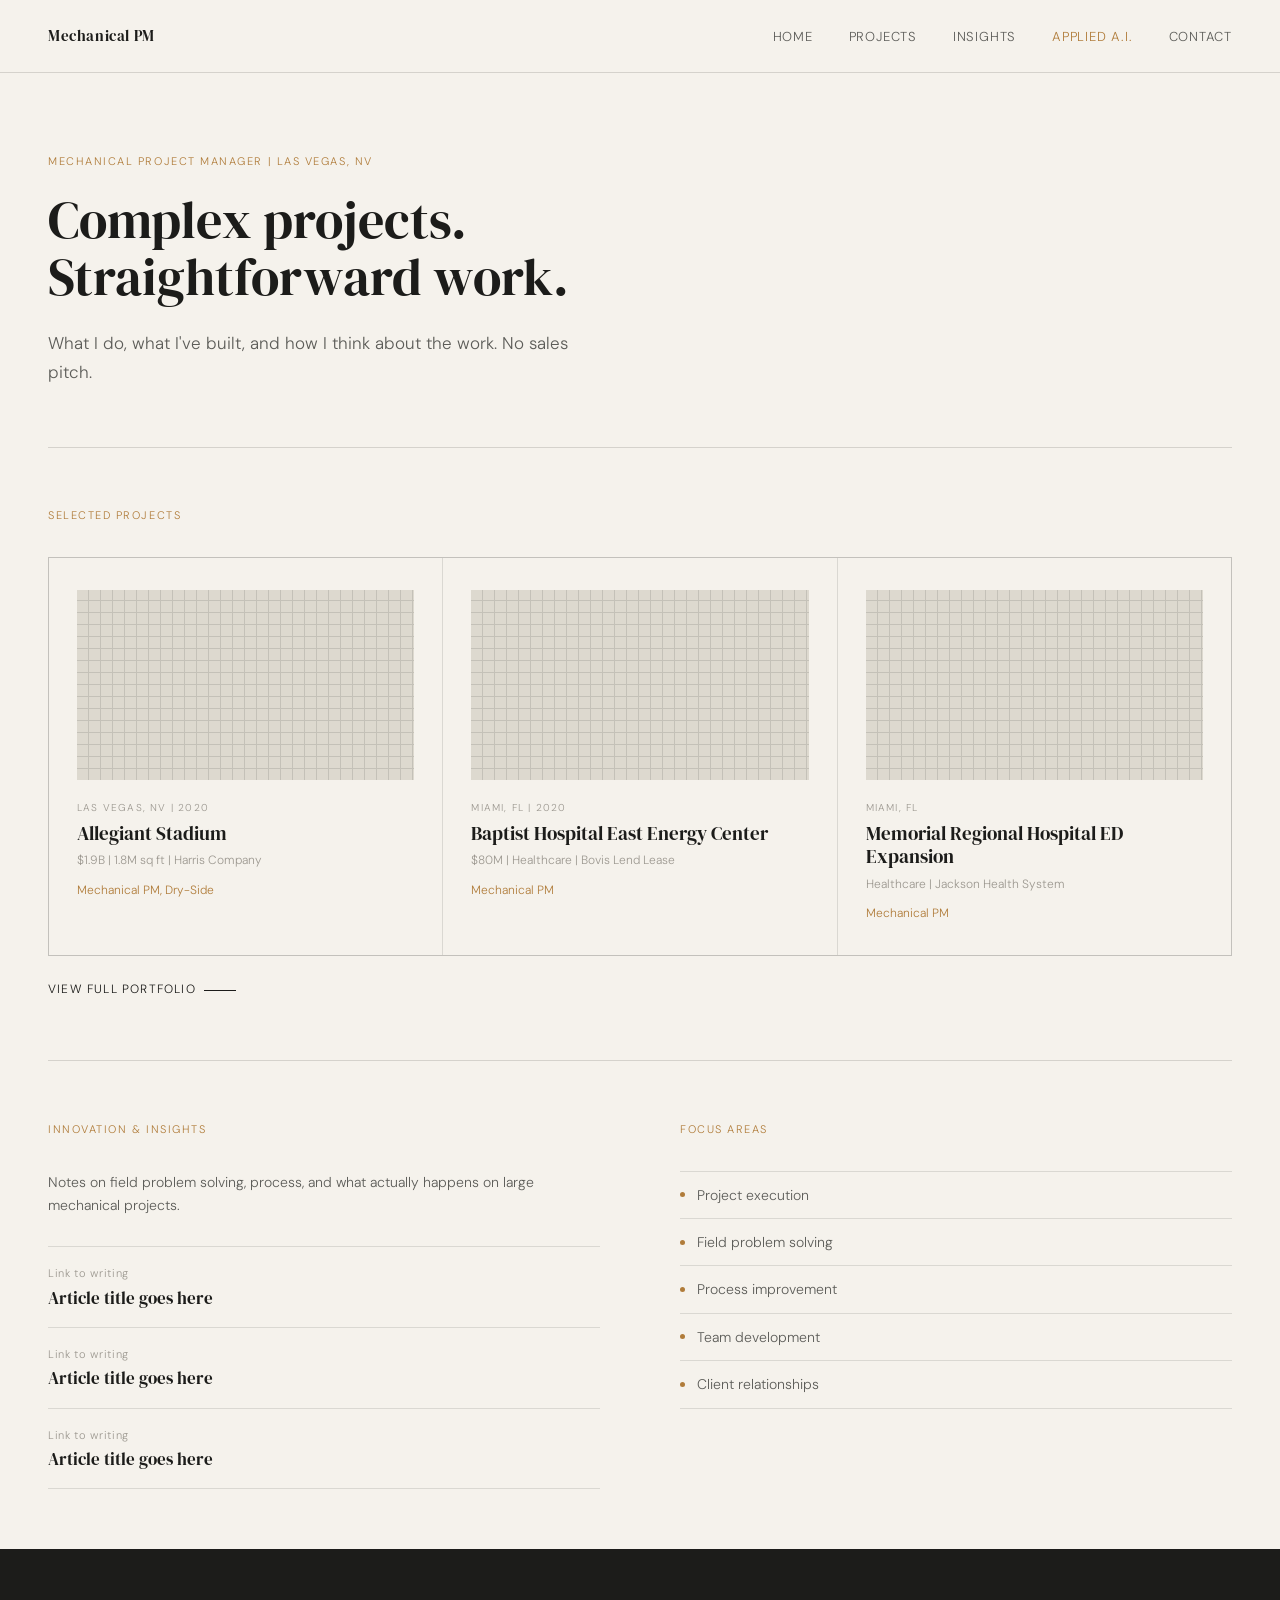
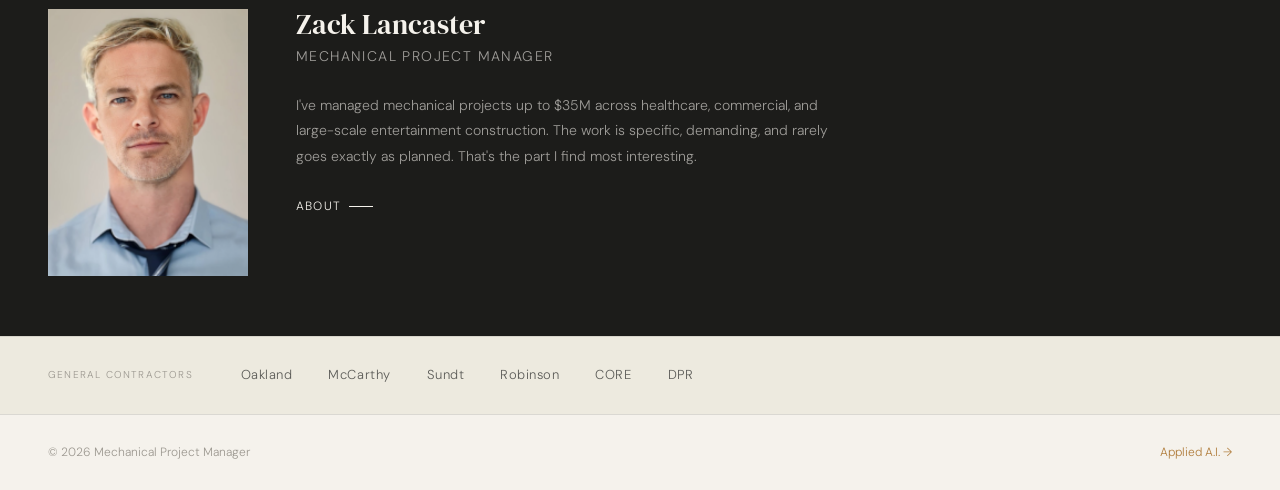
==== index.html @ 7a2d96aa "Initial commit: Mechanical PM portfolio website - Homepage with hero, projects, insights, and bio - " ====
<!DOCTYPE html>
<html lang="en">
<head>
  <meta charset="UTF-8">
  <meta name="viewport" content="width=device-width, initial-scale=1.0">
  <title>Mechanical PM — Phoenix, AZ</title>
  <style>
@import url('https://fonts.googleapis.com/css2?family=DM+Serif+Display:ital@0;1&family=DM+Sans:wght@300;400;500&display=swap');

*, *::before, *::after { box-sizing: border-box; margin: 0; padding: 0; }

.mp-wrap {
  font-family: 'DM Sans', sans-serif;
  font-weight: 300;
  background: #F5F2EC;
  color: #1C1C1A;
  font-size: 15px;
  line-height: 1.6;
}

.mp-nav {
  display: flex;
  align-items: center;
  justify-content: space-between;
  padding: 24px 48px;
  border-bottom: 0.5px solid rgba(28,28,26,0.15);
}

.mp-logo {
  font-family: 'DM Serif Display', serif;
  font-size: 15px;
  letter-spacing: 0.04em;
  color: #1C1C1A;
}

.mp-nav-links {
  display: flex;
  gap: 36px;
  list-style: none;
}

.mp-nav-links a {
  text-decoration: none;
  color: #5C5C58;
  font-size: 13px;
  letter-spacing: 0.06em;
  text-transform: uppercase;
}

.mp-nav-links a:hover { color: #1C1C1A; }
.mp-nav-links a.accent { color: #B07C3A; }

.mp-hero {
  padding: 80px 48px 60px;
  max-width: 900px;
}

.mp-kicker {
  font-size: 11px;
  letter-spacing: 0.14em;
  text-transform: uppercase;
  color: #B07C3A;
  margin-bottom: 20px;
}

.mp-hero h1 {
  font-family: 'DM Serif Display', serif;
  font-size: 52px;
  line-height: 1.1;
  color: #1C1C1A;
  font-weight: 400;
  margin-bottom: 24px;
  max-width: 680px;
}

.mp-hero-sub {
  font-size: 17px;
  color: #5C5C58;
  max-width: 520px;
  line-height: 1.7;
  font-weight: 300;
}

.mp-divider {
  height: 0.5px;
  background: rgba(28,28,26,0.15);
  margin: 0 48px;
}

.mp-section {
  padding: 60px 48px;
}

.mp-section-label {
  font-size: 11px;
  letter-spacing: 0.14em;
  text-transform: uppercase;
  color: #B07C3A;
  margin-bottom: 32px;
}

.mp-projects {
  display: grid;
  grid-template-columns: repeat(3, 1fr);
  gap: 1px;
  background: rgba(28,28,26,0.12);
  border: 0.5px solid rgba(28,28,26,0.12);
}

.mp-project-card {
  background: #F5F2EC;
  padding: 32px 28px;
  position: relative;
  cursor: default;
}

.mp-project-card:hover { background: #EDEADF; }

.mp-project-thumb {
  width: 100%;
  aspect-ratio: 16/9;
  background: #DDD9CF;
  margin-bottom: 20px;
  display: flex;
  align-items: center;
  justify-content: center;
  position: relative;
  overflow: hidden;
}

.mp-project-thumb-lines {
  position: absolute;
  inset: 0;
  opacity: 0.12;
  background-image: repeating-linear-gradient(
    0deg, transparent, transparent 11px, #1C1C1A 11px, #1C1C1A 12px
  ),
  repeating-linear-gradient(
    90deg, transparent, transparent 11px, #1C1C1A 11px, #1C1C1A 12px
  );
}

.mp-project-label {
  font-size: 10px;
  letter-spacing: 0.12em;
  text-transform: uppercase;
  color: #9C9890;
  margin-bottom: 6px;
}

.mp-project-name {
  font-family: 'DM Serif Display', serif;
  font-size: 19px;
  color: #1C1C1A;
  font-weight: 400;
  margin-bottom: 6px;
  line-height: 1.25;
}

.mp-project-meta {
  font-size: 12px;
  color: #9C9890;
}

.mp-project-role {
  font-size: 12px;
  color: #B07C3A;
  margin-top: 10px;
}

.mp-portfolio-link {
  margin-top: 24px;
  font-size: 12px;
  letter-spacing: 0.1em;
  text-transform: uppercase;
  color: #1C1C1A;
  text-decoration: none;
  display: inline-flex;
  align-items: center;
  gap: 8px;
}

.mp-portfolio-link::after {
  content: '';
  display: block;
  width: 32px;
  height: 0.5px;
  background: #1C1C1A;
  transition: width 0.2s;
}

.mp-portfolio-link:hover::after { width: 48px; }

.mp-two-col {
  display: grid;
  grid-template-columns: 1fr 1fr;
  gap: 80px;
}

.mp-insights-list {
  list-style: none;
}

.mp-insights-list li {
  padding: 18px 0;
  border-bottom: 0.5px solid rgba(28,28,26,0.12);
}

.mp-insights-list li:first-child { border-top: 0.5px solid rgba(28,28,26,0.12); }

.mp-insight-date {
  font-size: 11px;
  color: #9C9890;
  letter-spacing: 0.06em;
  margin-bottom: 4px;
}

.mp-insight-title {
  font-family: 'DM Serif Display', serif;
  font-size: 17px;
  color: #1C1C1A;
  font-weight: 400;
  line-height: 1.3;
}

.mp-focus-list {
  list-style: none;
}

.mp-focus-list li {
  padding: 12px 0;
  border-bottom: 0.5px solid rgba(28,28,26,0.12);
  font-size: 14px;
  color: #5C5C58;
  display: flex;
  align-items: center;
  gap: 12px;
}

.mp-focus-list li:first-child { border-top: 0.5px solid rgba(28,28,26,0.12); }

.mp-focus-dot {
  width: 5px;
  height: 5px;
  border-radius: 50%;
  background: #B07C3A;
  flex-shrink: 0;
}

.mp-bio {
  background: #1C1C1A;
  padding: 60px 48px;
  display: grid;
  grid-template-columns: 200px 1fr;
  gap: 48px;
  align-items: start;
}

.mp-bio-photo {
  width: 100%;
  aspect-ratio: 3/4;
  background: #333330;
  position: relative;
  overflow: hidden;
}

.mp-bio-photo-inner {
  position: absolute;
  inset: 0;
  opacity: 0.07;
  background-image: repeating-linear-gradient(
    45deg, transparent, transparent 5px, #F5F2EC 5px, #F5F2EC 6px
  );
}

.mp-bio-photo-label {
  position: absolute;
  bottom: 12px;
  left: 12px;
  font-size: 10px;
  letter-spacing: 0.1em;
  text-transform: uppercase;
  color: rgba(245,242,236,0.35);
}

.mp-bio h2 {
  font-family: 'DM Serif Display', serif;
  font-size: 28px;
  color: #F5F2EC;
  font-weight: 400;
  margin-bottom: 4px;
  line-height: 1.1;
}

.mp-bio-title {
  font-size: 12px;
  letter-spacing: 0.1em;
  text-transform: uppercase;
  color: #B07C3A;
  margin-bottom: 20px;
}

.mp-bio p {
  font-size: 14px;
  color: rgba(245,242,236,0.6);
  line-height: 1.8;
  max-width: 560px;
  margin-bottom: 24px;
}

.mp-bio-link {
  font-size: 12px;
  letter-spacing: 0.1em;
  text-transform: uppercase;
  color: #F5F2EC;
  text-decoration: none;
  display: inline-flex;
  align-items: center;
  gap: 8px;
}

.mp-bio-link::after {
  content: '';
  display: block;
  width: 24px;
  height: 0.5px;
  background: #F5F2EC;
}

.mp-gc-strip {
  padding: 28px 48px;
  background: #EDEADF;
  display: flex;
  align-items: center;
  gap: 48px;
  border-top: 0.5px solid rgba(28,28,26,0.1);
}

.mp-gc-label {
  font-size: 10px;
  letter-spacing: 0.12em;
  text-transform: uppercase;
  color: #9C9890;
  white-space: nowrap;
}

.mp-gc-names {
  display: flex;
  gap: 36px;
  flex-wrap: wrap;
}

.mp-gc-name {
  font-size: 13px;
  color: #5C5C58;
  letter-spacing: 0.04em;
}

.mp-footer {
  padding: 28px 48px;
  display: flex;
  justify-content: space-between;
  align-items: center;
  border-top: 0.5px solid rgba(28,28,26,0.12);
}

.mp-footer-copy {
  font-size: 12px;
  color: #9C9890;
}
  </style>
</head>
<body>

<div class="mp-wrap">

  <nav class="mp-nav">
    <a href="index.html" class="mp-logo" style="text-decoration: none; color: #1C1C1A;">Mechanical PM</a>
    <ul class="mp-nav-links">
      <li><a href="index.html">Home</a></li>
      <li><a href="projects.html">Projects</a></li>
      <li><a href="insights.html">Insights</a></li>
      <li><a href="applied-ai.html" class="accent">Applied A.I.</a></li>
      <li><a href="contact.html">Contact</a></li>
    </ul>
  </nav>

  <section class="mp-hero">
    <p class="mp-kicker">Mechanical Project Manager | Las Vegas, NV</p>
    <h1>Complex projects.<br>Straightforward work.</h1>
    <p class="mp-hero-sub">
      What I do, what I've built, and how I think about the work. No sales pitch.
    </p>
  </section>

  <div class="mp-divider"></div>

  <section class="mp-section">
    <p class="mp-section-label">Selected projects</p>
    <div class="mp-projects">

      <div class="mp-project-card">
        <div class="mp-project-thumb">
          <div class="mp-project-thumb-lines"></div>
        </div>
        <p class="mp-project-label">Las Vegas, NV | 2020</p>
        <p class="mp-project-name">Allegiant Stadium</p>
        <p class="mp-project-meta">$1.9B | 1.8M sq ft | Harris Company</p>
        <p class="mp-project-role">Mechanical PM, Dry-Side</p>
      </div>

      <div class="mp-project-card">
        <div class="mp-project-thumb">
          <div class="mp-project-thumb-lines"></div>
        </div>
        <p class="mp-project-label">Miami, FL | 2020</p>
        <p class="mp-project-name">Baptist Hospital East Energy Center</p>
        <p class="mp-project-meta">$80M | Healthcare | Bovis Lend Lease</p>
        <p class="mp-project-role">Mechanical PM</p>
      </div>

      <div class="mp-project-card">
        <div class="mp-project-thumb">
          <div class="mp-project-thumb-lines"></div>
        </div>
        <p class="mp-project-label">Miami, FL</p>
        <p class="mp-project-name">Memorial Regional Hospital ED Expansion</p>
        <p class="mp-project-meta">Healthcare | Jackson Health System</p>
        <p class="mp-project-role">Mechanical PM</p>
      </div>

    </div>
    <a href="projects.html" class="mp-portfolio-link">View full portfolio</a>
  </section>

  <div class="mp-divider"></div>

  <section class="mp-section">
    <div class="mp-two-col">

      <div>
        <p class="mp-section-label">Innovation &amp; Insights</p>
        <p style="font-size:14px; color:#5C5C58; margin-bottom:28px; line-height:1.7;">
          Notes on field problem solving, process, and what actually happens on large mechanical projects.
        </p>
        <ul class="mp-insights-list">
          <li>
            <p class="mp-insight-date">Link to writing</p>
            <p class="mp-insight-title">Article title goes here</p>
          </li>
          <li>
            <p class="mp-insight-date">Link to writing</p>
            <p class="mp-insight-title">Article title goes here</p>
          </li>
          <li>
            <p class="mp-insight-date">Link to writing</p>
            <p class="mp-insight-title">Article title goes here</p>
          </li>
        </ul>
      </div>

      <div>
        <p class="mp-section-label">Focus areas</p>
        <ul class="mp-focus-list">
          <li><span class="mp-focus-dot"></span>Project execution</li>
          <li><span class="mp-focus-dot"></span>Field problem solving</li>
          <li><span class="mp-focus-dot"></span>Process improvement</li>
          <li><span class="mp-focus-dot"></span>Team development</li>
          <li><span class="mp-focus-dot"></span>Client relationships</li>
        </ul>
      </div>

    </div>
  </section>

  <div class="mp-bio">
    <div class="mp-bio-photo">
      <img src="zackary-lancaster.png" alt="Zack Lancaster" style="width: 100%; height: 100%; object-fit: cover;">
    </div>
    <div>
      <h2>Zack Lancaster</h2>
      <p class="mp-bio-title">Mechanical Project Manager</p>
      <p>
        I've managed mechanical projects up to $35M across healthcare, commercial, and large-scale entertainment construction.
        The work is specific, demanding, and rarely goes exactly as planned. That's the part I find most interesting.
      </p>
      <a href="about.html" class="mp-bio-link">About</a>
    </div>
  </div>

  <div class="mp-gc-strip">
    <span class="mp-gc-label">General contractors</span>
    <div class="mp-gc-names">
      <span class="mp-gc-name">Oakland</span>
      <span class="mp-gc-name">McCarthy</span>
      <span class="mp-gc-name">Sundt</span>
      <span class="mp-gc-name">Robinson</span>
      <span class="mp-gc-name">CORE</span>
      <span class="mp-gc-name">DPR</span>
    </div>
  </div>

  <footer class="mp-footer">
    <span class="mp-footer-copy">© 2026 Mechanical Project Manager</span>
    <span class="mp-footer-copy" style="color:#B07C3A;">Applied A.I. &rarr;</span>
  </footer>

</div>

</body>
</html>
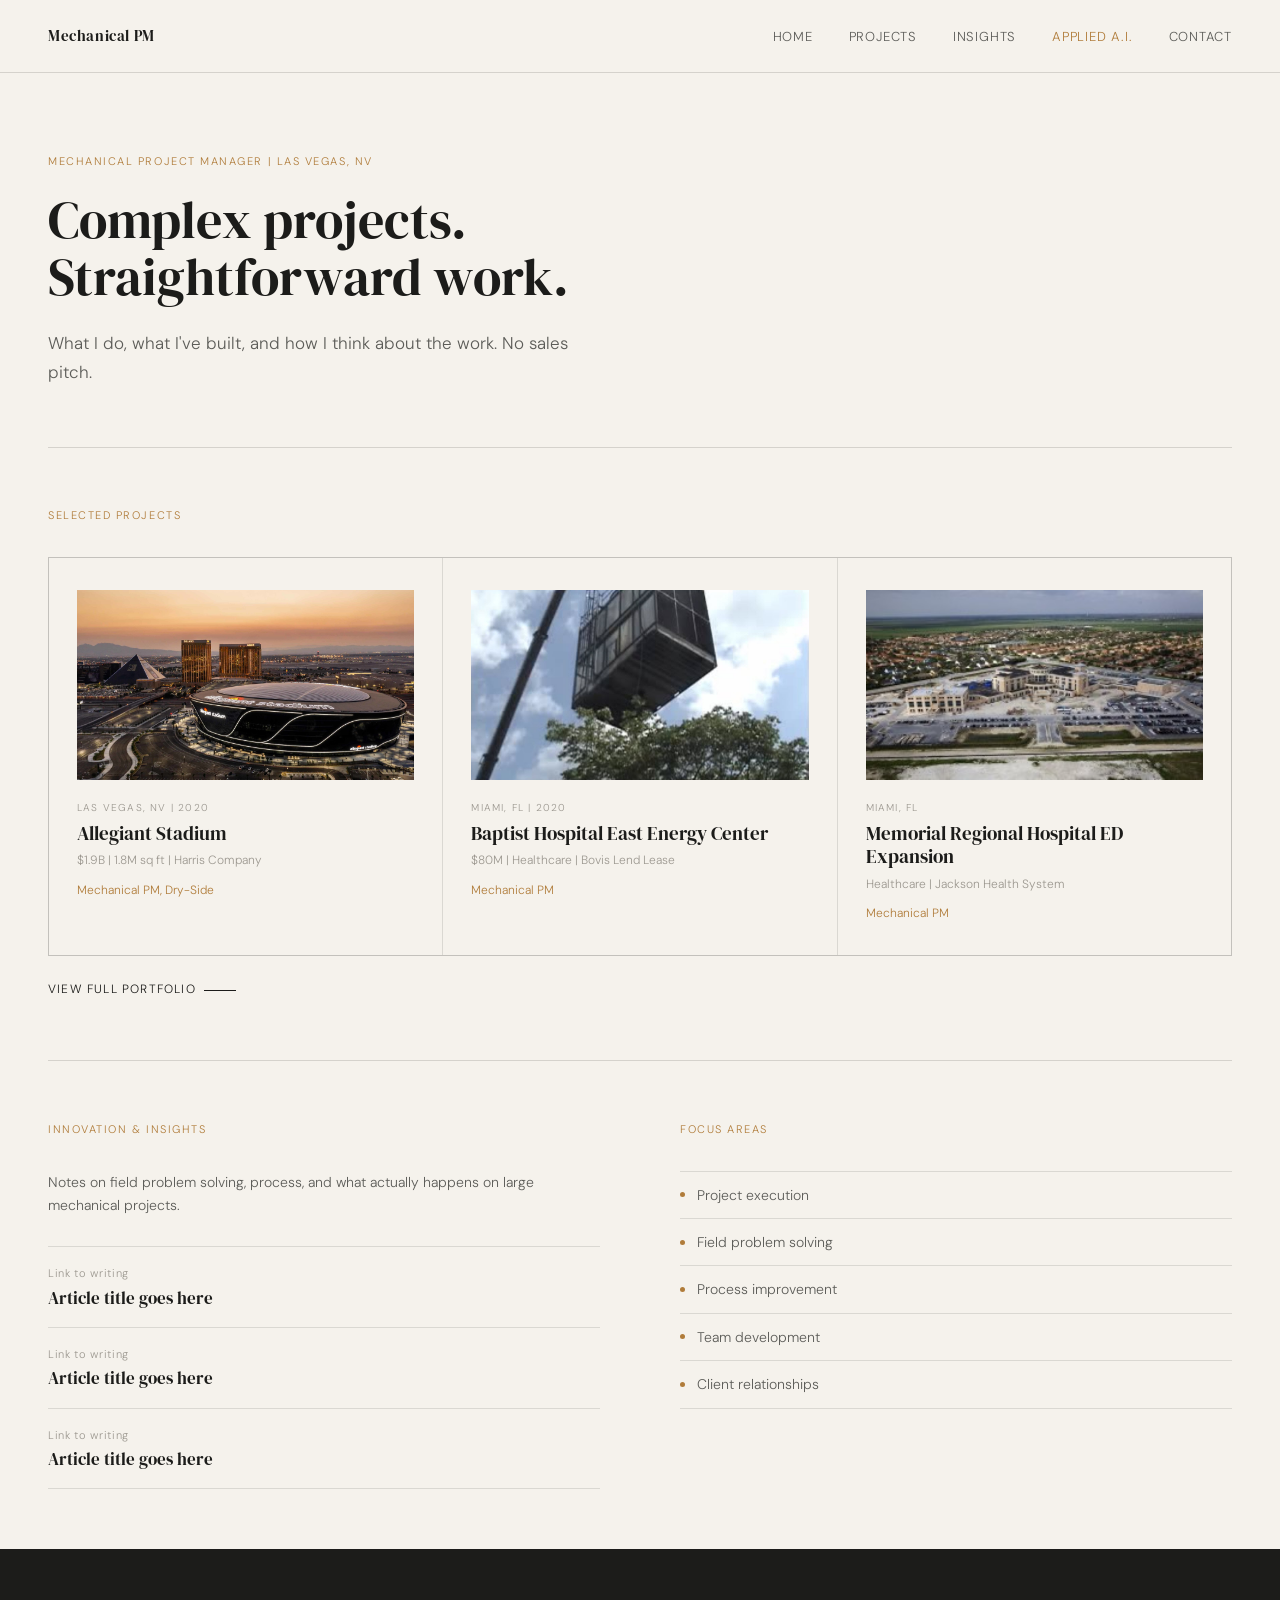
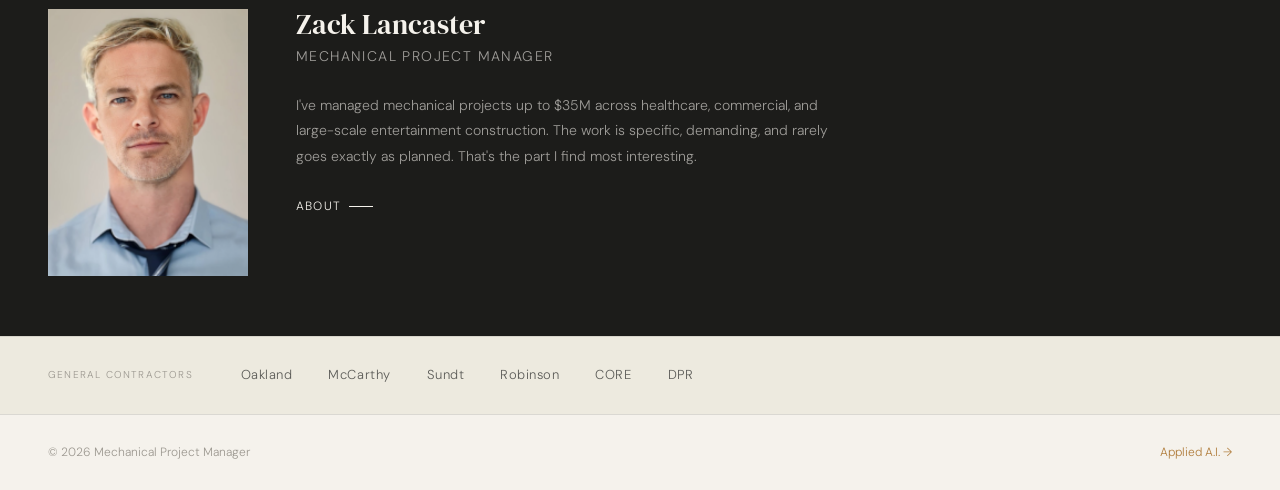
==== commit 09bb1e0b: "Add project images from mechanicalpm.com Downloaded images for: - Allegiant Stadium (Raiders Stadium" ====
--- a/index.html
+++ b/index.html
@@ -401,7 +401,7 @@
 
       <div class="mp-project-card">
         <div class="mp-project-thumb">
-          <div class="mp-project-thumb-lines"></div>
+          <img src="images/raiders-stadium.jpg" alt="Allegiant Stadium" style="width: 100%; height: 100%; object-fit: cover;">
         </div>
         <p class="mp-project-label">Las Vegas, NV | 2020</p>
         <p class="mp-project-name">Allegiant Stadium</p>
@@ -411,7 +411,7 @@
 
       <div class="mp-project-card">
         <div class="mp-project-thumb">
-          <div class="mp-project-thumb-lines"></div>
+          <img src="images/baptist-energy-center.jpg" alt="Baptist Hospital East Energy Center" style="width: 100%; height: 100%; object-fit: cover;">
         </div>
         <p class="mp-project-label">Miami, FL | 2020</p>
         <p class="mp-project-name">Baptist Hospital East Energy Center</p>
@@ -421,7 +421,7 @@
 
       <div class="mp-project-card">
         <div class="mp-project-thumb">
-          <div class="mp-project-thumb-lines"></div>
+          <img src="images/west-kendall-hospital.jpg" alt="West Kendall Baptist Hospital" style="width: 100%; height: 100%; object-fit: cover;">
         </div>
         <p class="mp-project-label">Miami, FL</p>
         <p class="mp-project-name">Memorial Regional Hospital ED Expansion</p>
